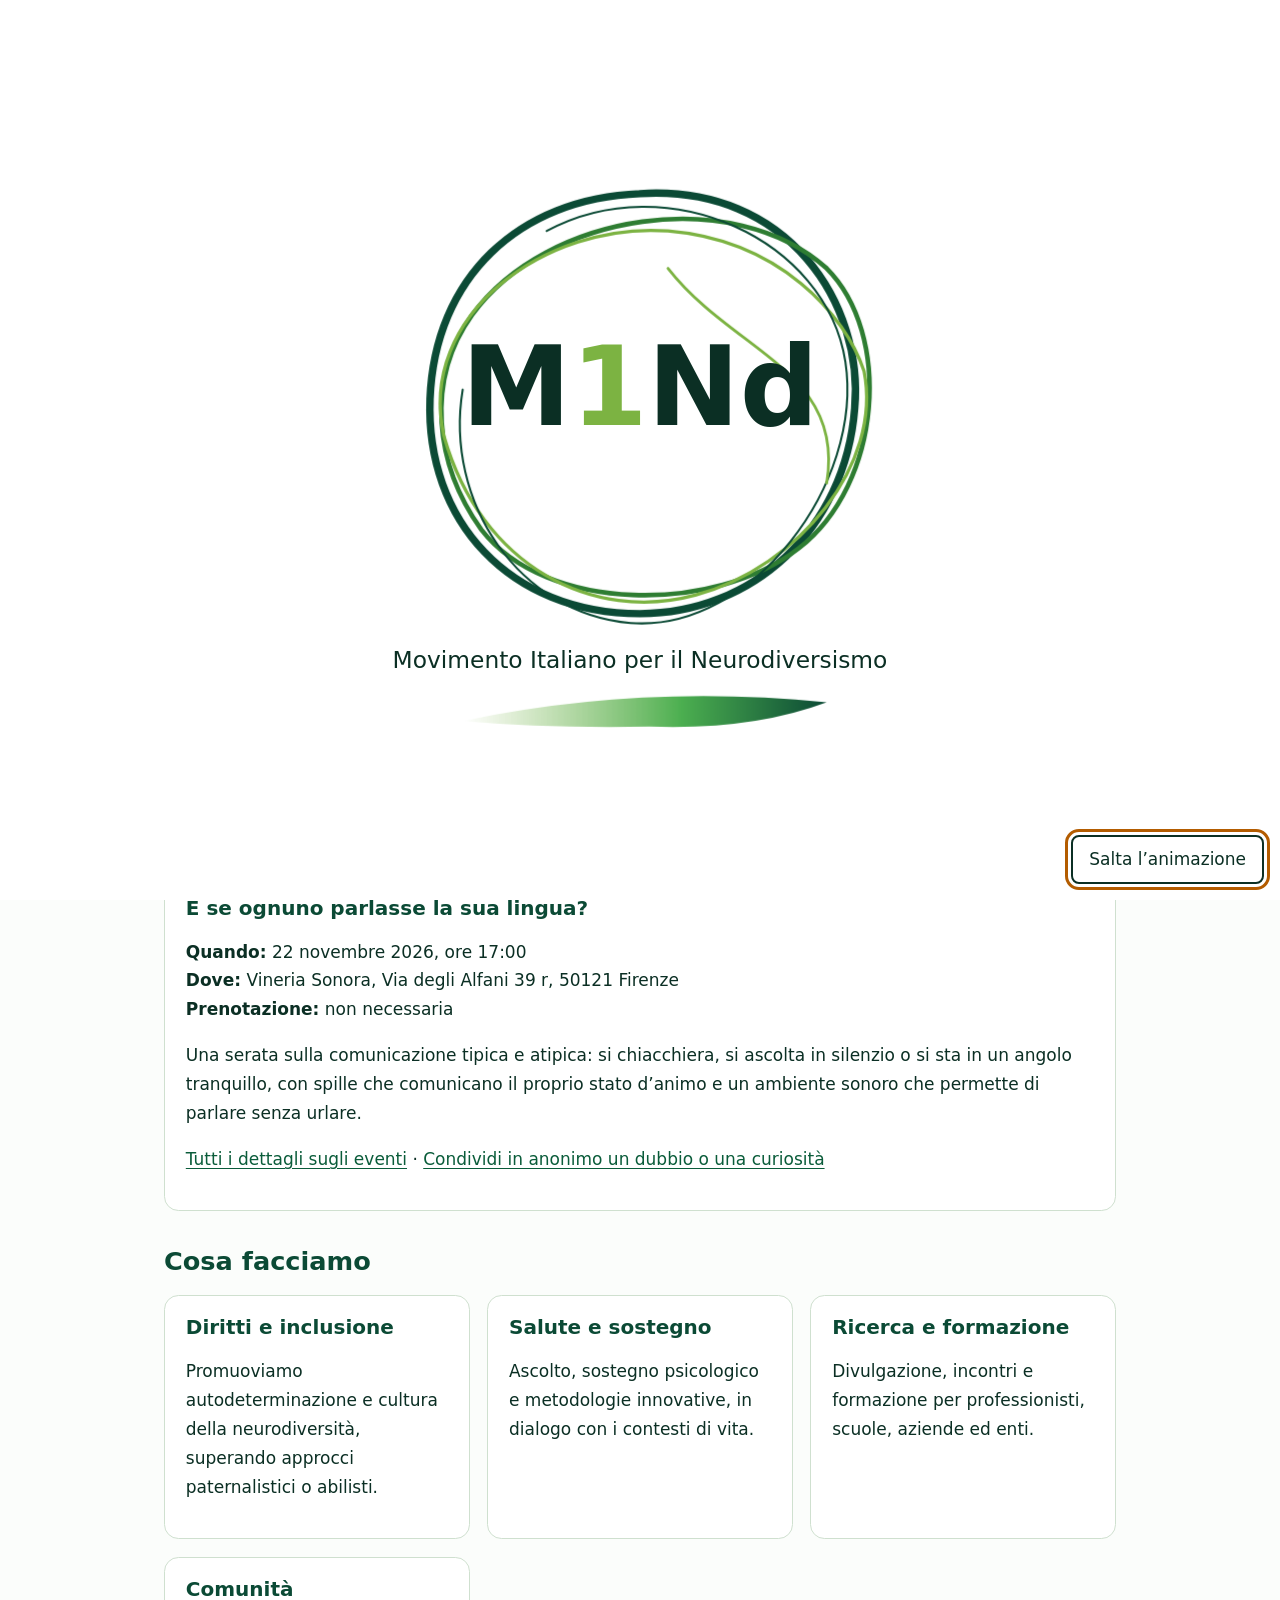
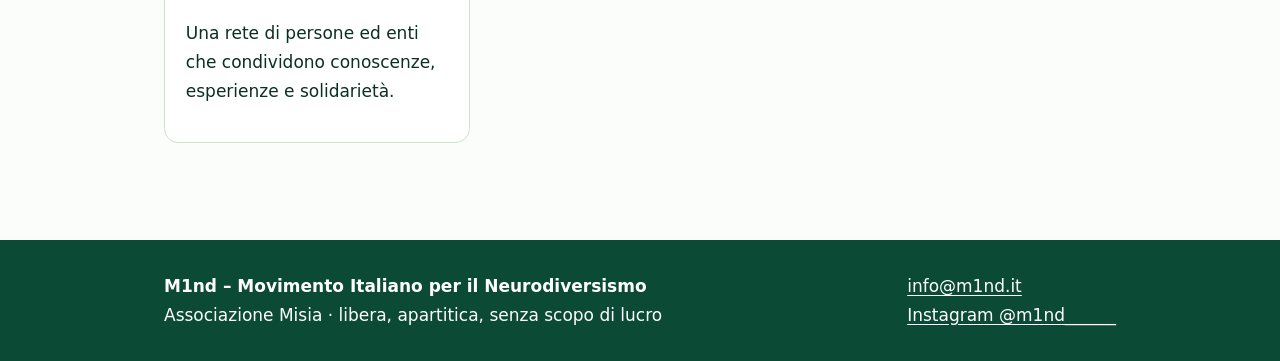
==== index.html @ 79674900 "Sito vetrina M1nd: home con animazione, eventi, chi siamo, blog, contatti Co-Authored-By: Claude Son" ====
<!doctype html>
<html lang="it">
<head>
<meta charset="utf-8">
<meta name="viewport" content="width=device-width,initial-scale=1">
<title>Home · M1nd – Movimento Italiano per il Neurodiversismo</title>
<meta name="description" content="M1nd è il Movimento Italiano per il Neurodiversismo: inclusione, diritti, cultura e comunità per tutte le menti.">
<meta name="theme-color" content="#0b4a35">
<link rel="icon" href="assets/img/logo-m1nd.jpg">
<link rel="stylesheet" href="css/style.css">
<script>try{if(!sessionStorage.getItem("m1nd-intro")&&!matchMedia("(prefers-reduced-motion: reduce)").matches)document.documentElement.classList.add("intro-on")}catch(e){}</script>
</head>
<body>
<a class="skip" href="#contenuto">Vai al contenuto</a>
<div class="a11y" role="region" aria-label="Strumenti di accessibilità"><div class="wrap">
<span>Accessibilità:</span>
<button type="button" data-a11y="minus" aria-label="Riduci dimensione del testo">A−</button>
<button type="button" data-a11y="plus" aria-label="Aumenta dimensione del testo">A+</button>
<button type="button" id="a-read" data-a11y="readable" aria-pressed="false">Carattere più leggibile</button>
<button type="button" id="a-contrast" data-a11y="contrast" aria-pressed="false">Alto contrasto</button>
<button type="button" data-a11y="reset">Ripristina</button>
</div></div>
<header class="site-header"><div class="wrap">
<a class="brand" href="index.html" aria-label="M1nd, Movimento Italiano per il Neurodiversismo – vai alla home"><img src="assets/img/logo-m1nd.jpg" alt="Logo M1nd: un cerchio di linee verdi intrecciate attorno alla scritta M1nd"></a>
<nav class="nav" aria-label="Principale"><ul><li><a href="index.html" aria-current="page">Home</a></li><li><a href="eventi.html">Eventi</a></li><li><a href="chi-siamo.html">Chi siamo</a></li><li><a href="blog.html">Blog</a></li><li><a href="contatti.html">Contatti</a></li></ul></nav>
</div></header>
<main id="contenuto" tabindex="-1">

<div class="intro" id="intro" role="dialog" aria-label="Animazione di benvenuto">
<svg class="intro-svg" viewBox="0 20 600 650" aria-hidden="true" focusable="false">
<defs><linearGradient id="gc" x1="0" x2="1"><stop offset="0" stop-color="#7cb342" stop-opacity="0"/><stop offset=".6" stop-color="#4caf50"/><stop offset="1" stop-color="#0b4a35"/></linearGradient></defs>
<g class="rings" fill="none" stroke-linecap="round">
<path pathLength="1" class="r r1" stroke="#0b4a35" stroke-width="8" d="M300 70C460 60 540 190 530 300C520 430 420 520 300 520C160 520 70 420 75 290C80 160 170 75 300 70"/>
<path pathLength="1" class="r r2" stroke="#2e7d32" stroke-width="5" d="M120 200C200 90 400 60 500 150C570 220 560 380 470 450C380 520 200 520 130 430C80 360 70 270 120 200"/>
<path pathLength="1" class="r r3" stroke="#7cb342" stroke-width="3.5" d="M90 330C60 200 200 100 330 110C450 120 520 200 540 260C560 360 470 470 360 500C250 530 130 470 90 330"/>
<path pathLength="1" class="r r4" stroke="#0b4a35" stroke-width="2.2" d="M200 110C330 40 500 120 520 250C540 380 420 540 290 530C170 520 90 400 110 280"/>
<path pathLength="1" class="r r5" stroke="#7cb342" stroke-width="3" d="M330 150C400 240 520 260 500 380"/>
</g>
<text class="word" x="300" y="318" text-anchor="middle" font-size="118" font-weight="700" font-family="system-ui,-apple-system,Segoe UI,Roboto,Helvetica,Arial,sans-serif" fill="#0b2f24">M<tspan fill="#7cb342">1</tspan>Nd</text>
<text class="sub" x="300" y="578" text-anchor="middle" font-size="25" font-family="system-ui,-apple-system,Segoe UI,Roboto,Helvetica,Arial,sans-serif" fill="#0b2f24">Movimento Italiano per il Neurodiversismo</text>
<path class="comet" d="M110 635Q300 595 500 615Q420 645 310 641Q200 643 110 635Z" fill="url(#gc)"/>
</svg>
<button type="button" class="intro-skip" id="intro-skip">Salta l’animazione</button>
</div>
<section class="hero"><div class="wrap">
<div>
<h1>Tante menti, un solo mondo.</h1>
<p class="lead"><strong>M1nd – Movimento Italiano per il Neurodiversismo</strong> è un’associazione libera e senza scopo di lucro che promuove i diritti, l’inclusione e la cultura della neurodiversità: autismo, ADHD, DSA e tutte le diverse forme di funzionamento cognitivo sono una risorsa e una parte naturale della varietà umana.</p>
<p>Crediamo nell’autodeterminazione di ogni persona e in spazi in cui sia possibile esserci a modo proprio.</p>
<p><a class="btn" href="eventi.html">Scopri i prossimi eventi</a> <a class="btn alt" href="chi-siamo.html">Chi siamo</a></p>
</div>
<img src="assets/img/logo-m1nd.jpg" alt="Logo M1nd: un cerchio di linee verdi intrecciate attorno alla scritta M1nd, sotto la dicitura Movimento Italiano per il Neurodiversismo">
</div></section>
<div class="wrap">
<h2>Prossimo appuntamento</h2>
<article class="card">
<span class="tag">Primo incontro · Sorsi e connessioni</span>
<h3>E se ognuno parlasse la sua lingua?</h3>
<p><strong>Quando:</strong> <time datetime="2026-11-22T17:00">22 novembre 2026, ore 17:00</time><br><strong>Dove:</strong> Vineria Sonora, Via degli Alfani 39 r, 50121 Firenze<br><strong>Prenotazione:</strong> non necessaria</p>
<p>Una serata sulla comunicazione tipica e atipica: si chiacchiera, si ascolta in silenzio o si sta in un angolo tranquillo, con spille che comunicano il proprio stato d’animo e un ambiente sonoro che permette di parlare senza urlare.</p>
<p><a href="eventi.html">Tutti i dettagli sugli eventi<span class="sr"> di M1nd</span></a> · <a href="https://docs.google.com/forms/d/e/1FAIpQLSccQDrlEojzVmCxET4_E5XEGixuj1VYZgu2FaWjBPD2hAXdPA/viewform" rel="noopener" target="_blank">Condividi in anonimo un dubbio o una curiosità<span class="sr"> (si apre in una nuova scheda)</span></a></p>
</article>
<h2>Cosa facciamo</h2>
<ul class="grid">
<li class="card"><h3>Diritti e inclusione</h3><p>Promuoviamo autodeterminazione e cultura della neurodiversità, superando approcci paternalistici o abilisti.</p></li>
<li class="card"><h3>Salute e sostegno</h3><p>Ascolto, sostegno psicologico e metodologie innovative, in dialogo con i contesti di vita.</p></li>
<li class="card"><h3>Ricerca e formazione</h3><p>Divulgazione, incontri e formazione per professionisti, scuole, aziende ed enti.</p></li>
<li class="card"><h3>Comunità</h3><p>Una rete di persone ed enti che condividono conoscenze, esperienze e solidarietà.</p></li>
</ul>
</div>
</main>
<footer class="site-footer"><div class="wrap">
<div><strong>M1nd – Movimento Italiano per il Neurodiversismo</strong><br>Associazione Misia · libera, apartitica, senza scopo di lucro</div>
<div><a href="mailto:info@m1nd.it">info@m1nd.it</a><br><a href="https://www.instagram.com/m1nd______/" rel="noopener" target="_blank">Instagram @m1nd______<span class="sr"> (si apre in una nuova scheda)</span></a></div>
</div></footer>
<script src="js/config.js"></script>
<script src="js/main.js"></script>
<script src="js/intro.js"></script>
</body></html>
---- css/style.css ----
:root{--ink:#0b2f24;--g1:#0b4a35;--g2:#2e7d32;--g3:#7cb342;--bg:#fbfdfb;--soft:#eef6ee;--line:#cfe0cf;--link:#0a5c3a;--focus:#b35c00;--fs:1.0625rem;--ff:system-ui,-apple-system,"Segoe UI",Roboto,Helvetica,Arial,sans-serif}
html{font-size:100%;scroll-behavior:smooth}
html.fs-1{font-size:112.5%}html.fs-2{font-size:125%}html.fs-3{font-size:150%}
html.readable{--ff:Verdana,Tahoma,"Trebuchet MS",sans-serif}
html.readable body{letter-spacing:.04em;word-spacing:.12em;line-height:1.9}
html.contrast{--ink:#000;--g1:#000;--g2:#004d00;--bg:#fff;--soft:#fff;--line:#000;--link:#0000b8;--focus:#c00}
html.contrast .card,html.contrast .site-header,html.contrast .site-footer{border:2px solid #000}
html.contrast .btn{background:#000;color:#fff}
@media (prefers-reduced-motion:reduce){html{scroll-behavior:auto}*{transition:none!important;animation:none!important}}
*{box-sizing:border-box}
body{margin:0;font-family:var(--ff);font-size:var(--fs);line-height:1.7;color:var(--ink);background:var(--bg)}
a{color:var(--link);text-underline-offset:.2em}
a:hover{text-decoration-thickness:3px}
:focus-visible{outline:3px solid var(--focus);outline-offset:3px;border-radius:2px}
.skip{position:absolute;left:-999px;top:0;background:#000;color:#fff;padding:.7rem 1rem;z-index:100}
.skip:focus{left:0}
.wrap{max-width:62rem;margin:0 auto;padding:0 1.25rem}
.a11y{background:var(--g1);color:#fff;font-size:.9rem}
.a11y .wrap{display:flex;flex-wrap:wrap;gap:.5rem;align-items:center;padding-top:.4rem;padding-bottom:.4rem}
.a11y span{margin-right:.5rem}
.a11y button{font:inherit;background:#fff;color:#0b2f24;border:2px solid #fff;border-radius:.4rem;padding:.2rem .7rem;cursor:pointer;min-height:2.25rem}
.a11y button[aria-pressed=true]{background:var(--g3);border-color:var(--g3)}
.site-header{background:#fff;border-bottom:1px solid var(--line)}
.site-header .wrap{display:flex;flex-wrap:wrap;gap:1rem;align-items:center;justify-content:space-between;padding-top:.6rem;padding-bottom:.6rem}
.brand img{height:84px;width:auto;display:block}
.nav ul{list-style:none;display:flex;flex-wrap:wrap;gap:.25rem;margin:0;padding:0}
.nav a{display:block;padding:.6rem .9rem;border-radius:.5rem;text-decoration:none;color:var(--ink);font-weight:600;min-height:2.75rem}
.nav a:hover{background:var(--soft)}
.nav a[aria-current=page]{background:var(--g1);color:#fff}
h1,h2,h3{line-height:1.25;color:var(--g1)}
h1{font-size:clamp(1.9rem,4vw,2.7rem);margin:0 0 1rem}
h2{font-size:1.6rem;margin:2.2rem 0 .8rem}
h3{font-size:1.25rem;margin:1.5rem 0 .5rem}
.hero{background:linear-gradient(180deg,var(--soft),var(--bg));padding:2.5rem 0 2rem}
.hero .wrap{display:grid;gap:2rem;align-items:center;grid-template-columns:1fr}
.hero img{max-width:320px;width:100%;height:auto;margin:0 auto;display:block}
@media(min-width:760px){.hero .wrap{grid-template-columns:1.2fr 1fr}}
.lead{font-size:1.2em}
main{padding-bottom:3rem}
.page-head{background:var(--soft);padding:2rem 0 1.2rem;border-bottom:1px solid var(--line)}
.page-head h1{margin:0}
.grid{display:grid;gap:1.1rem;grid-template-columns:repeat(auto-fit,minmax(15rem,1fr));padding:0;list-style:none}
.card{background:#fff;border:1px solid var(--line);border-radius:.9rem;padding:1.2rem 1.3rem}
.card h3{margin-top:0}
.btn{display:inline-block;background:var(--g1);color:#fff;text-decoration:none;font-weight:700;padding:.75rem 1.3rem;border-radius:.6rem;border:2px solid var(--g1);min-height:2.75rem;cursor:pointer;font:inherit;font-weight:700}
.btn:hover{background:var(--g2);border-color:var(--g2)}
.btn.alt{background:#fff;color:var(--g1)}
.tag{display:inline-block;background:var(--soft);border:1px solid var(--line);border-radius:2rem;padding:.1rem .8rem;font-size:.85em;font-weight:600}
.dot{display:inline-block;width:1em;height:1em;border-radius:50%;vertical-align:-.12em;margin-right:.4em;border:2px solid #000}
.dot.r{background:#d32f2f}.dot.y{background:#fbc02d}.dot.v{background:#388e3c}
.notice{border-left:6px solid var(--g3);background:var(--soft);padding:1rem 1.2rem;border-radius:.3rem}
.post-meta{color:#44564d;font-size:.95em}
article.post{max-width:44rem}
.site-footer{background:var(--g1);color:#fff;padding:2rem 0;margin-top:2rem}
.site-footer a{color:#fff}
.site-footer .wrap{display:flex;flex-wrap:wrap;gap:1rem 2rem;justify-content:space-between}
dl.ev dt{font-weight:700;color:var(--g1)}dl.ev dd{margin:0 0 .6rem}
ol.months{padding-left:0;list-style:none;display:grid;gap:1rem}
ol.months li{background:#fff;border:1px solid var(--line);border-radius:.9rem;padding:1rem 1.2rem}
ol.months .m{font-weight:800;color:var(--g2);text-transform:uppercase;font-size:.85em;letter-spacing:.06em}
.sr{position:absolute;width:1px;height:1px;overflow:hidden;clip:rect(0 0 0 0);white-space:nowrap}
/* Animazione d'ingresso (solo home, una volta per sessione, disattivata con "riduci animazioni") */
.intro{display:none}
.intro-on .intro{display:flex;position:fixed;inset:0;z-index:1000;background:#fff;align-items:center;justify-content:center;transition:opacity .7s ease}
.intro.out{opacity:0;pointer-events:none}
.intro-svg{width:min(88vw,76vh,560px);height:auto}
.intro .r{stroke-dasharray:1;stroke-dashoffset:1;animation:draw 2.2s cubic-bezier(.45,.05,.35,1) forwards}
.intro .r1{animation-delay:.1s;animation-duration:2.4s}
.intro .r2{animation-delay:.5s}
.intro .r3{animation-delay:.9s;animation-duration:2s}
.intro .r4{animation-delay:1.2s;animation-duration:1.9s}
.intro .r5{animation-delay:1.7s;animation-duration:1.4s}
.intro .rings{transform-origin:300px 300px;animation:tilt 3s ease-out both}
.intro .word,.intro .sub,.intro .comet{opacity:0;animation:fadein .9s ease forwards}
.intro .word{animation-delay:1.5s}
.intro .sub{animation-delay:2.6s}
.intro .comet{animation-delay:3s}
@keyframes draw{to{stroke-dashoffset:0}}
@keyframes fadein{to{opacity:1}}
@keyframes tilt{from{transform:rotate(-10deg)}to{transform:rotate(0)}}
.intro-skip{position:absolute;right:1rem;bottom:1rem;font:inherit;background:#fff;color:#0b2f24;border:2px solid #0b2f24;border-radius:.5rem;padding:.5rem 1rem;cursor:pointer;min-height:2.75rem}
.intro-skip:hover{background:#eef6ee}
/* Pagina eventi */
.section{padding:3rem 0}
.section h2{margin-top:0}
.band{background:var(--soft);border-top:1px solid var(--line);border-bottom:1px solid var(--line)}
.section .grid{margin:1.5rem 0 0}
.section h3{margin-top:1.8rem}
.next-event{display:grid;grid-template-columns:1fr;background:#fff;border:3px solid var(--g1);border-radius:1.2rem;overflow:hidden;box-shadow:0 10px 30px rgba(11,74,53,.15)}
@media(min-width:720px){.next-event{grid-template-columns:11rem 1fr}}
.next-date{background:var(--g1);color:#fff;display:flex;flex-direction:row;gap:.6rem;align-items:baseline;justify-content:center;padding:1.2rem;text-align:center}
@media(min-width:720px){.next-date{flex-direction:column;gap:0;align-items:center}}
.next-date .d-day{font-size:4.5rem;font-weight:800;line-height:1}
.next-date .d-mon{font-size:1.4rem;font-weight:700;text-transform:uppercase;letter-spacing:.06em}
.next-date .d-year{font-size:1.1rem}
.next-main{padding:1.8rem}
.next-main h2{font-size:clamp(1.6rem,3.5vw,2.3rem);margin:.6rem 0}
.tag-next{background:var(--g3);border-color:var(--g3);color:#0b2f24;font-weight:800;margin:0}
.facts{display:grid;gap:1rem;margin:0;grid-template-columns:repeat(auto-fit,minmax(13rem,1fr))}
.facts dt{font-size:.85em;text-transform:uppercase;letter-spacing:.06em;font-weight:800;color:var(--g2)}
.facts dd{margin:.15rem 0 0;font-weight:600}
.ev-list{list-style:none;margin:2rem 0 0;padding:0;display:grid;gap:1.5rem}
.ev-row{display:grid;grid-template-columns:1fr;background:#fff;border:1px solid var(--line);border-radius:1rem;overflow:hidden}
@media(min-width:640px){.ev-row{grid-template-columns:9rem 1fr}}
.ev-date{background:var(--soft);display:flex;flex-direction:column;align-items:center;justify-content:center;padding:1rem;text-align:center;border-bottom:1px solid var(--line);font-weight:700;color:var(--g1)}
@media(min-width:640px){.ev-date{border-bottom:0;border-right:1px solid var(--line)}}
.ev-date .d-day{font-size:2.6rem;font-weight:800;line-height:1}
.ev-date .d-mon{text-transform:uppercase;letter-spacing:.05em}
.ev-date .d-tbd{font-size:.95rem;color:#44564d}
.ev-body{padding:1.2rem 1.4rem}
.ev-body h3{margin:.4rem 0 .5rem;font-size:1.2rem}
.ev-body p{margin:.3rem 0}
.ev-row.is-next{border:3px solid var(--g1)}
.ev-row.is-next .ev-date{background:var(--g1);color:#fff}
details{margin-top:.8rem}
summary{cursor:pointer;font-weight:700;color:var(--link);min-height:2.5rem;display:flex;align-items:center}
.more{border-left:4px solid var(--g3);padding-left:1rem;margin-top:.5rem}
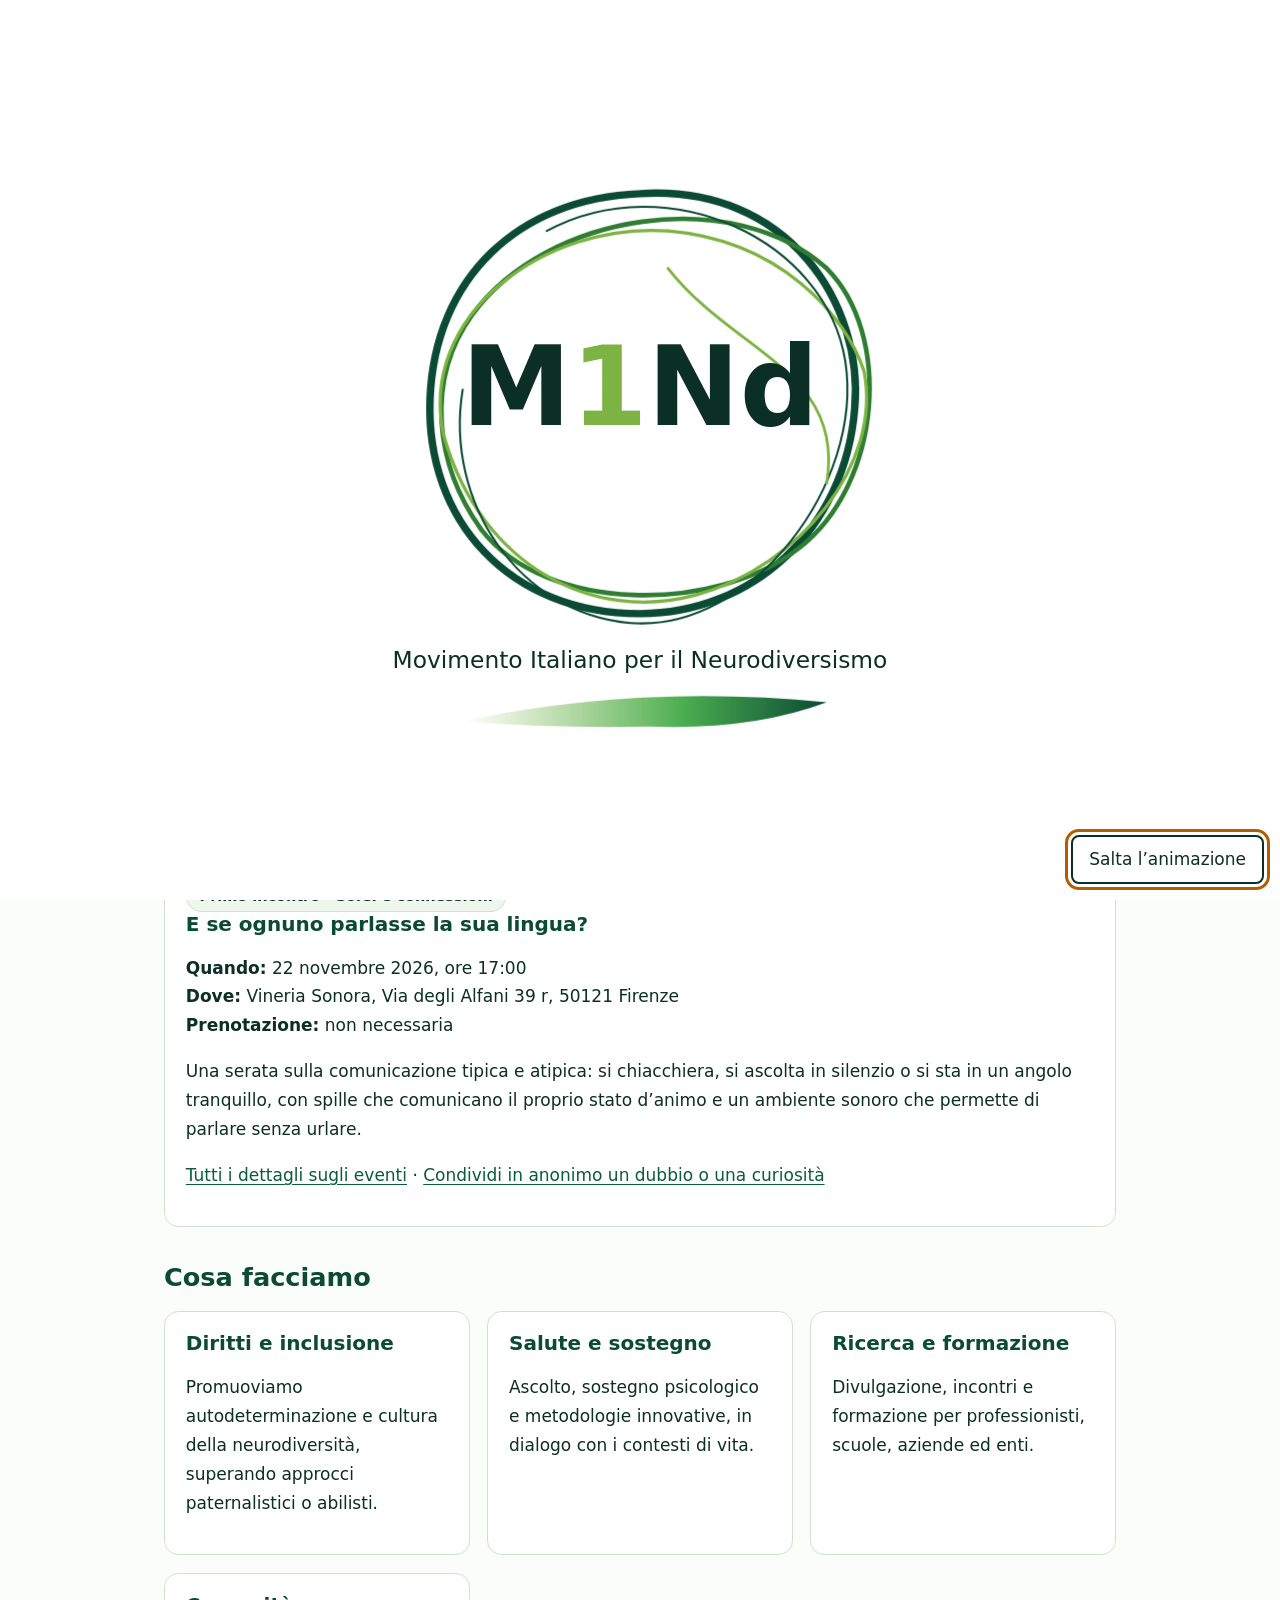
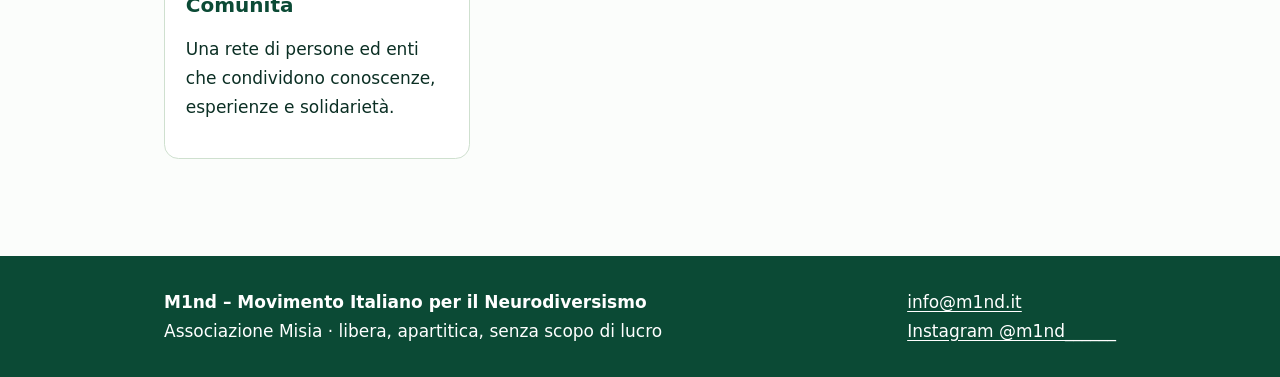
==== commit b1b813b7: "Eventi ridisegnati, favicon, commenti Disqus automatici, linguaggio inclusivo nel primo post, spazia" ====
--- a/index.html
+++ b/index.html
@@ -6,7 +6,9 @@
 <title>Home · M1nd – Movimento Italiano per il Neurodiversismo</title>
 <meta name="description" content="M1nd è il Movimento Italiano per il Neurodiversismo: inclusione, diritti, cultura e comunità per tutte le menti.">
 <meta name="theme-color" content="#0b4a35">
-<link rel="icon" href="assets/img/logo-m1nd.jpg">
+<link rel="icon" href="assets/img/favicon.svg" type="image/svg+xml">
+<link rel="icon" href="assets/img/favicon.ico" sizes="48x48">
+<link rel="apple-touch-icon" href="assets/img/apple-touch-icon.png">
 <link rel="stylesheet" href="css/style.css">
 <script>try{if(!sessionStorage.getItem("m1nd-intro")&&!matchMedia("(prefers-reduced-motion: reduce)").matches)document.documentElement.classList.add("intro-on")}catch(e){}</script>
 </head>
--- a/css/style.css
+++ b/css/style.css
@@ -113,5 +113,9 @@
 .ev-row.is-next{border:3px solid var(--g1)}
 .ev-row.is-next .ev-date{background:var(--g1);color:#fff}
 details{margin-top:.8rem}
-summary{cursor:pointer;font-weight:700;color:var(--link);min-height:2.5rem;display:flex;align-items:center}
+summary{cursor:pointer;font-weight:700;color:var(--g1);background:#fff;border:2px solid var(--g1);border-radius:.6rem;padding:.6rem 1.3rem;min-height:2.75rem;display:inline-flex;align-items:center}
+summary:hover{background:var(--soft)}
 .more{border-left:4px solid var(--g3);padding-left:1rem;margin-top:.5rem}
+/* Spazio tra pulsanti */
+.btn{margin:.5rem 1rem .5rem 0}
+.btn:last-child{margin-right:0}
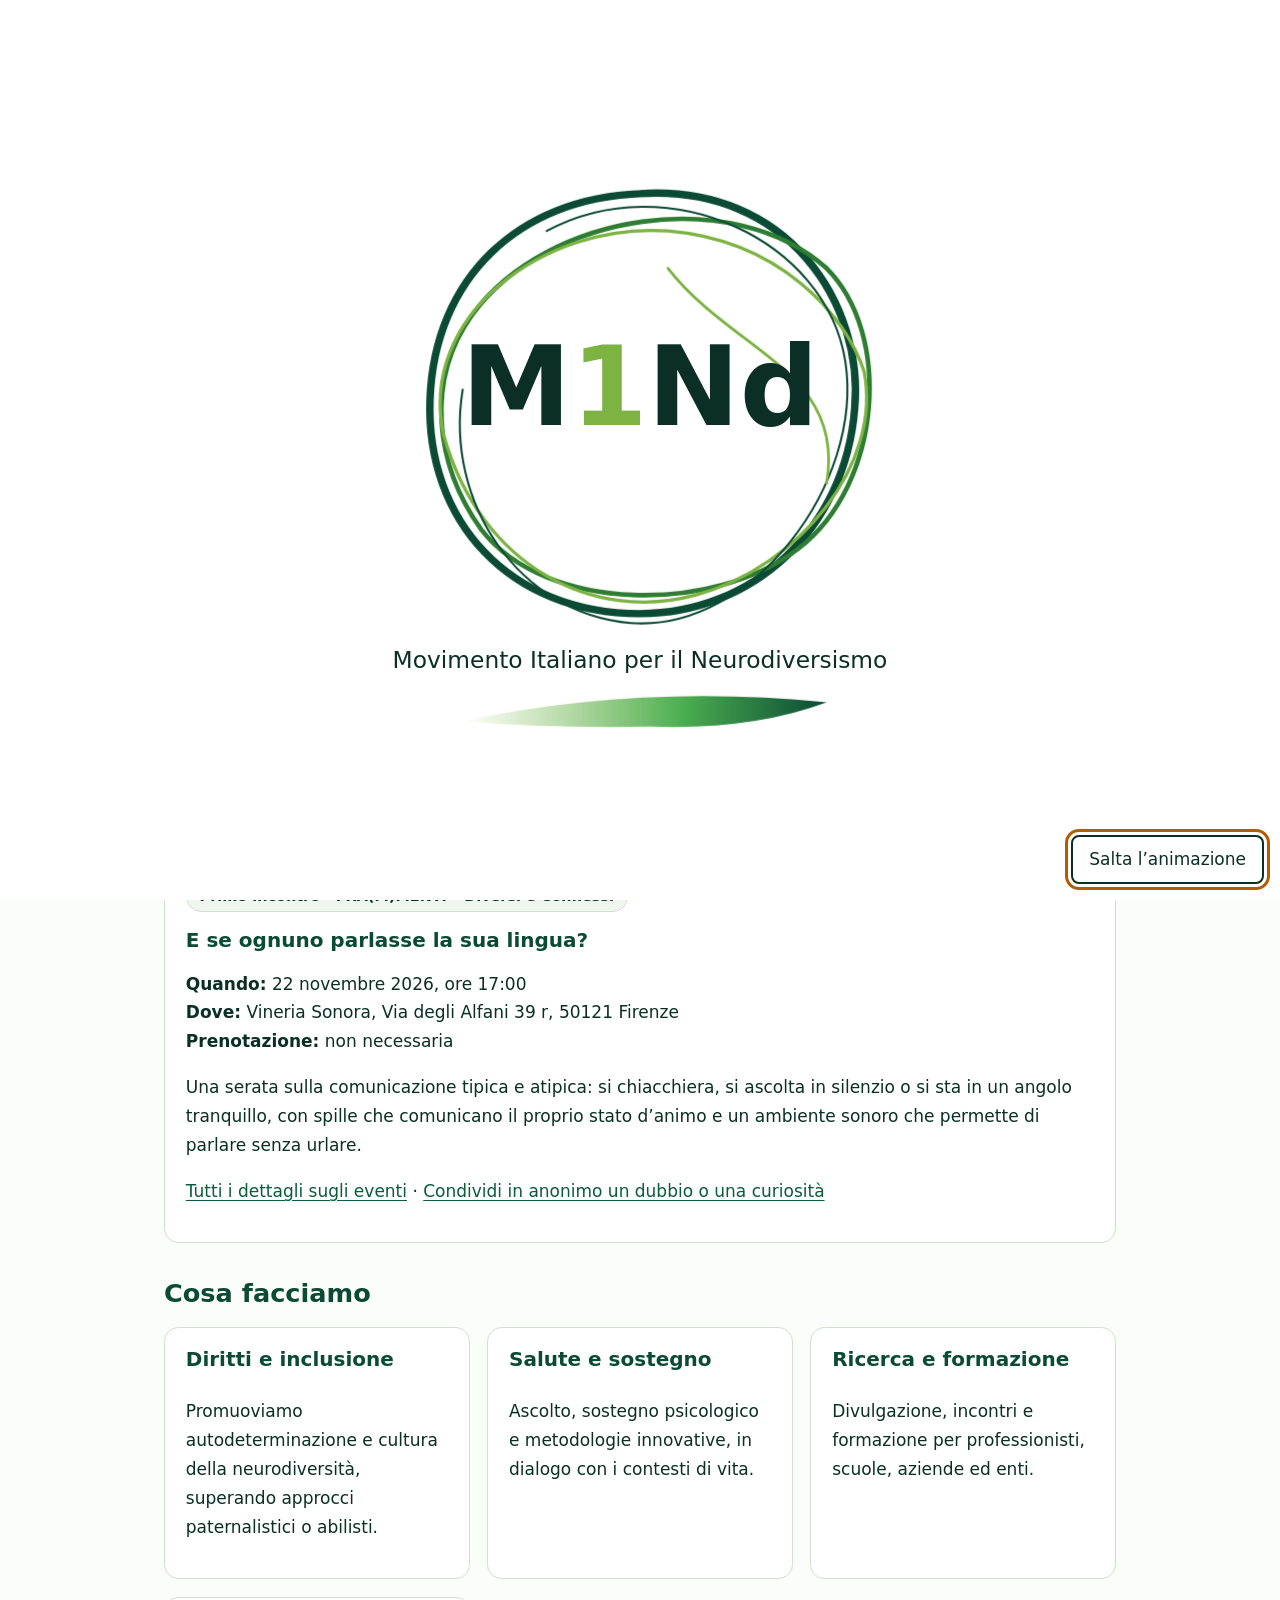
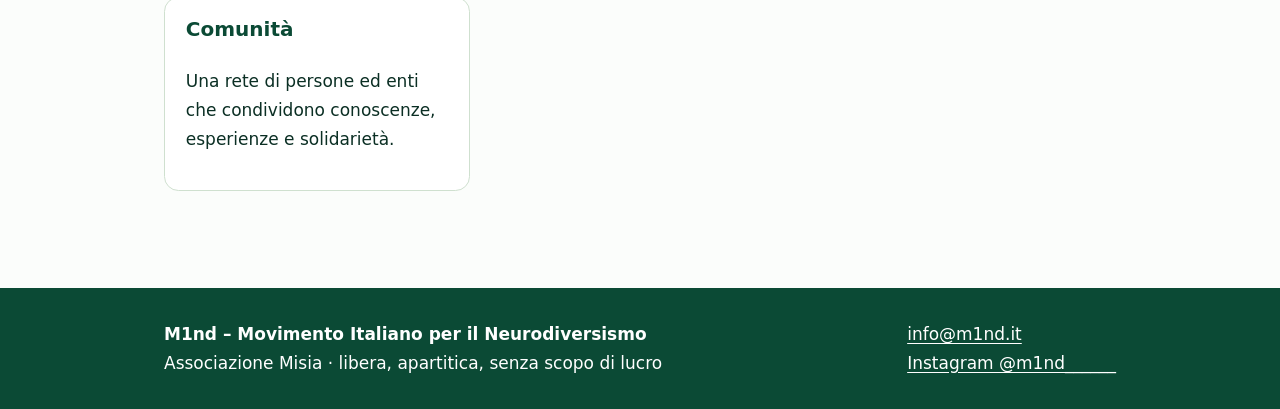
==== commit cc24a910: "Rinomina il ciclo in FRA(M)MENTI – Diversi e Connessi, spazio sotto l'etichetta in home Co-Authored-" ====
--- a/index.html
+++ b/index.html
@@ -56,7 +56,7 @@
 <div class="wrap">
 <h2>Prossimo appuntamento</h2>
 <article class="card">
-<span class="tag">Primo incontro · Sorsi e connessioni</span>
+<span class="tag">Primo incontro · FRA(M)MENTI – Diversi e Connessi</span>
 <h3>E se ognuno parlasse la sua lingua?</h3>
 <p><strong>Quando:</strong> <time datetime="2026-11-22T17:00">22 novembre 2026, ore 17:00</time><br><strong>Dove:</strong> Vineria Sonora, Via degli Alfani 39 r, 50121 Firenze<br><strong>Prenotazione:</strong> non necessaria</p>
 <p>Una serata sulla comunicazione tipica e atipica: si chiacchiera, si ascolta in silenzio o si sta in un angolo tranquillo, con spille che comunicano il proprio stato d’animo e un ambiente sonoro che permette di parlare senza urlare.</p>
--- a/css/style.css
+++ b/css/style.css
@@ -119,3 +119,9 @@
 /* Spazio tra pulsanti */
 .btn{margin:.5rem 1rem .5rem 0}
 .btn:last-child{margin-right:0}
+/* Card di pari altezza con pulsante allineato in basso */
+.grid>.card{display:flex;flex-direction:column}
+.grid>.card>.btn{margin-top:auto;align-self:flex-start}
+.grid>.card>.post-meta{margin-bottom:1rem}
+/* Spazio tra etichetta e titolo nella card della home */
+.card>.tag{margin-bottom:1rem}
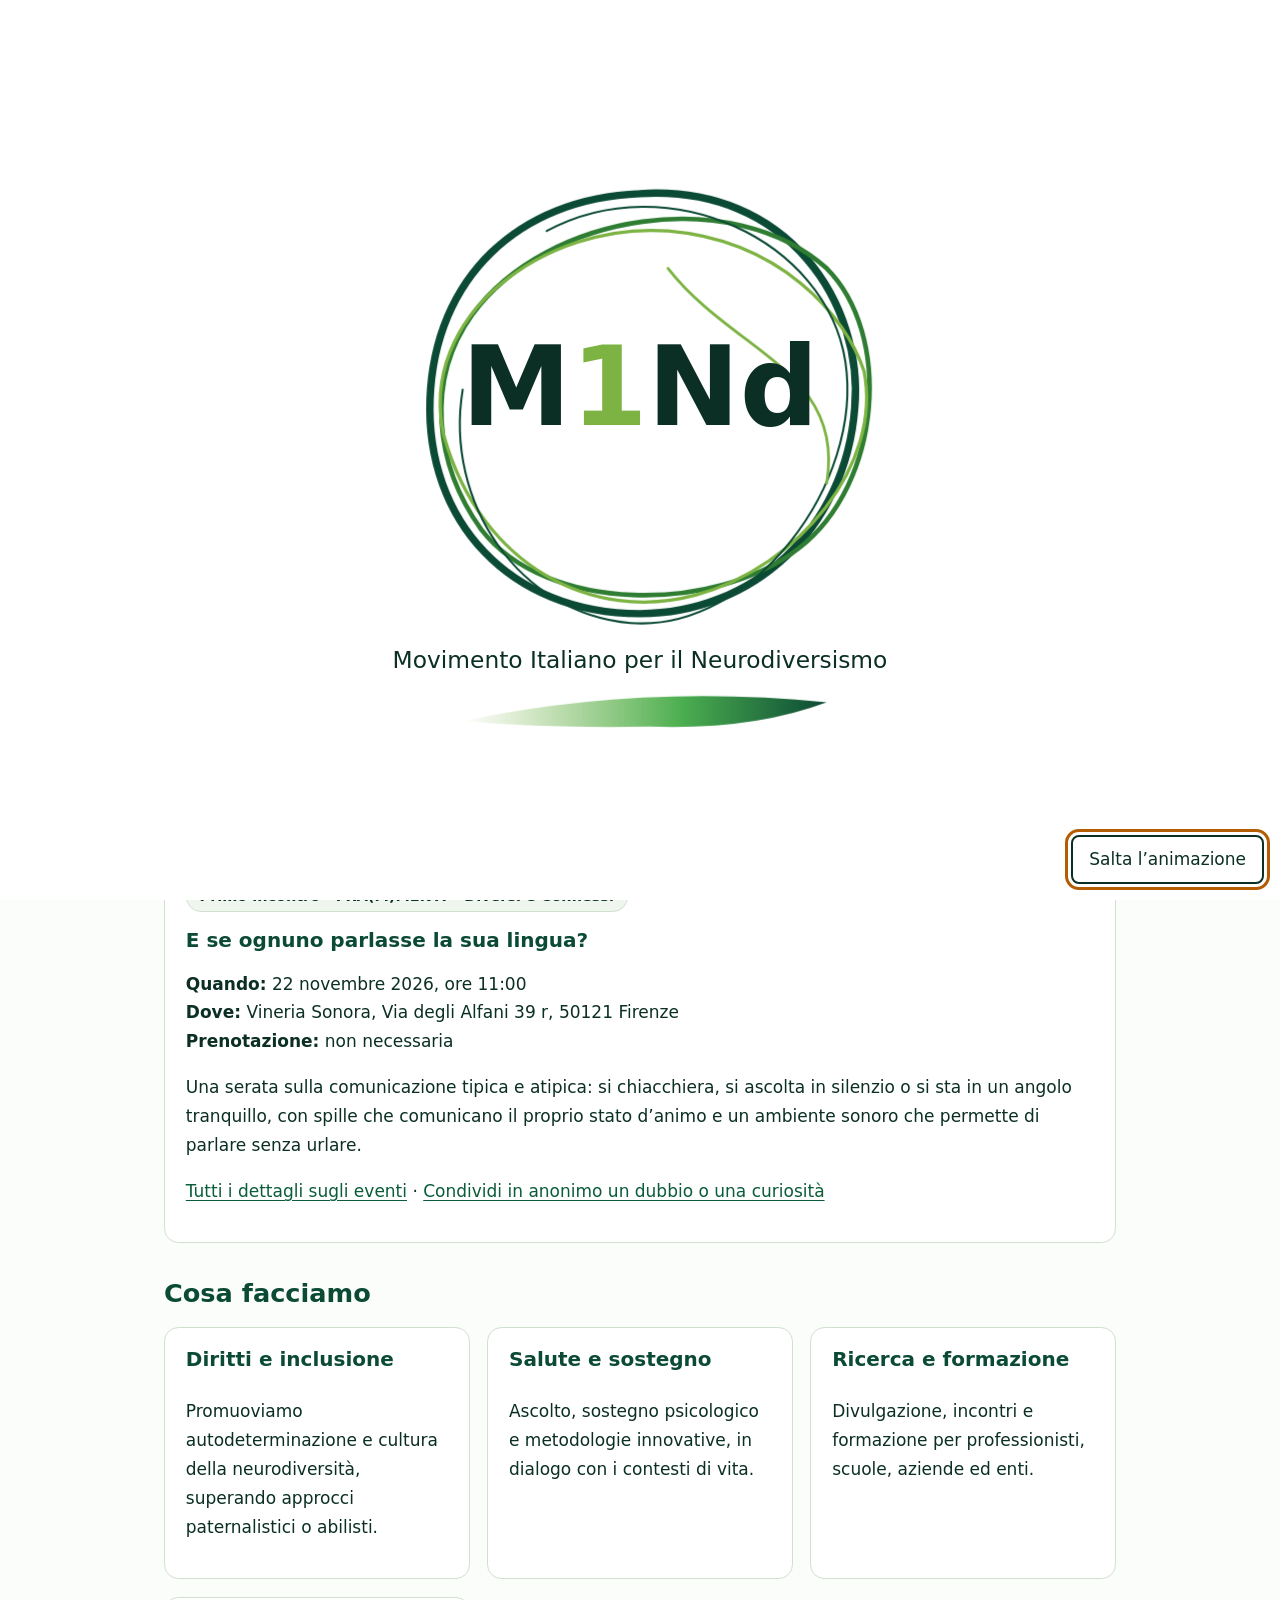
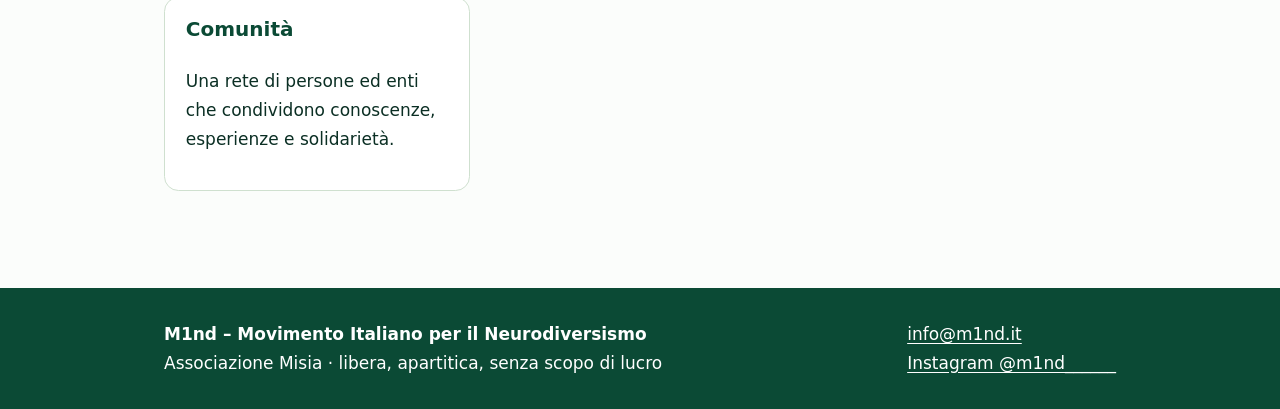
==== commit 47556282: "Orario del primo evento: ore 11:00 Co-Authored-By: Claude Sonnet 5.5 <noreply@anthropic.com>" ====
--- a/index.html
+++ b/index.html
@@ -58,7 +58,7 @@
 <article class="card">
 <span class="tag">Primo incontro · FRA(M)MENTI – Diversi e Connessi</span>
 <h3>E se ognuno parlasse la sua lingua?</h3>
-<p><strong>Quando:</strong> <time datetime="2026-11-22T17:00">22 novembre 2026, ore 17:00</time><br><strong>Dove:</strong> Vineria Sonora, Via degli Alfani 39 r, 50121 Firenze<br><strong>Prenotazione:</strong> non necessaria</p>
+<p><strong>Quando:</strong> <time datetime="2026-11-22T11:00">22 novembre 2026, ore 11:00</time><br><strong>Dove:</strong> Vineria Sonora, Via degli Alfani 39 r, 50121 Firenze<br><strong>Prenotazione:</strong> non necessaria</p>
 <p>Una serata sulla comunicazione tipica e atipica: si chiacchiera, si ascolta in silenzio o si sta in un angolo tranquillo, con spille che comunicano il proprio stato d’animo e un ambiente sonoro che permette di parlare senza urlare.</p>
 <p><a href="eventi.html">Tutti i dettagli sugli eventi<span class="sr"> di M1nd</span></a> · <a href="https://docs.google.com/forms/d/e/1FAIpQLSccQDrlEojzVmCxET4_E5XEGixuj1VYZgu2FaWjBPD2hAXdPA/viewform" rel="noopener" target="_blank">Condividi in anonimo un dubbio o una curiosità<span class="sr"> (si apre in una nuova scheda)</span></a></p>
 </article>
--- a/css/style.css
+++ b/css/style.css
@@ -125,3 +125,12 @@
 .grid>.card>.post-meta{margin-bottom:1rem}
 /* Spazio tra etichetta e titolo nella card della home */
 .card>.tag{margin-bottom:1rem}
+/* Pagina Chi siamo */
+.pull{font-size:1.35em;font-weight:700;color:var(--g1);border-left:6px solid var(--g3);padding:.4rem 0 .4rem 1.2rem;margin:1.8rem 0}
+.pull .motto{display:block;margin-top:.8rem;color:var(--g2)}
+.quote{margin:1.8rem 0;padding:1.2rem 1.5rem;background:var(--soft);border-left:6px solid var(--g1);border-radius:.4rem;font-size:1.15em;font-style:italic}
+.band .quote{background:#fff}
+ol.numbered{list-style:none;padding:0}
+.card .num{margin:0 0 .3rem;font-size:2rem;font-weight:800;line-height:1;color:var(--g3)}
+.more h3:first-child{margin-top:0}
+.section .band-fix{margin:0}
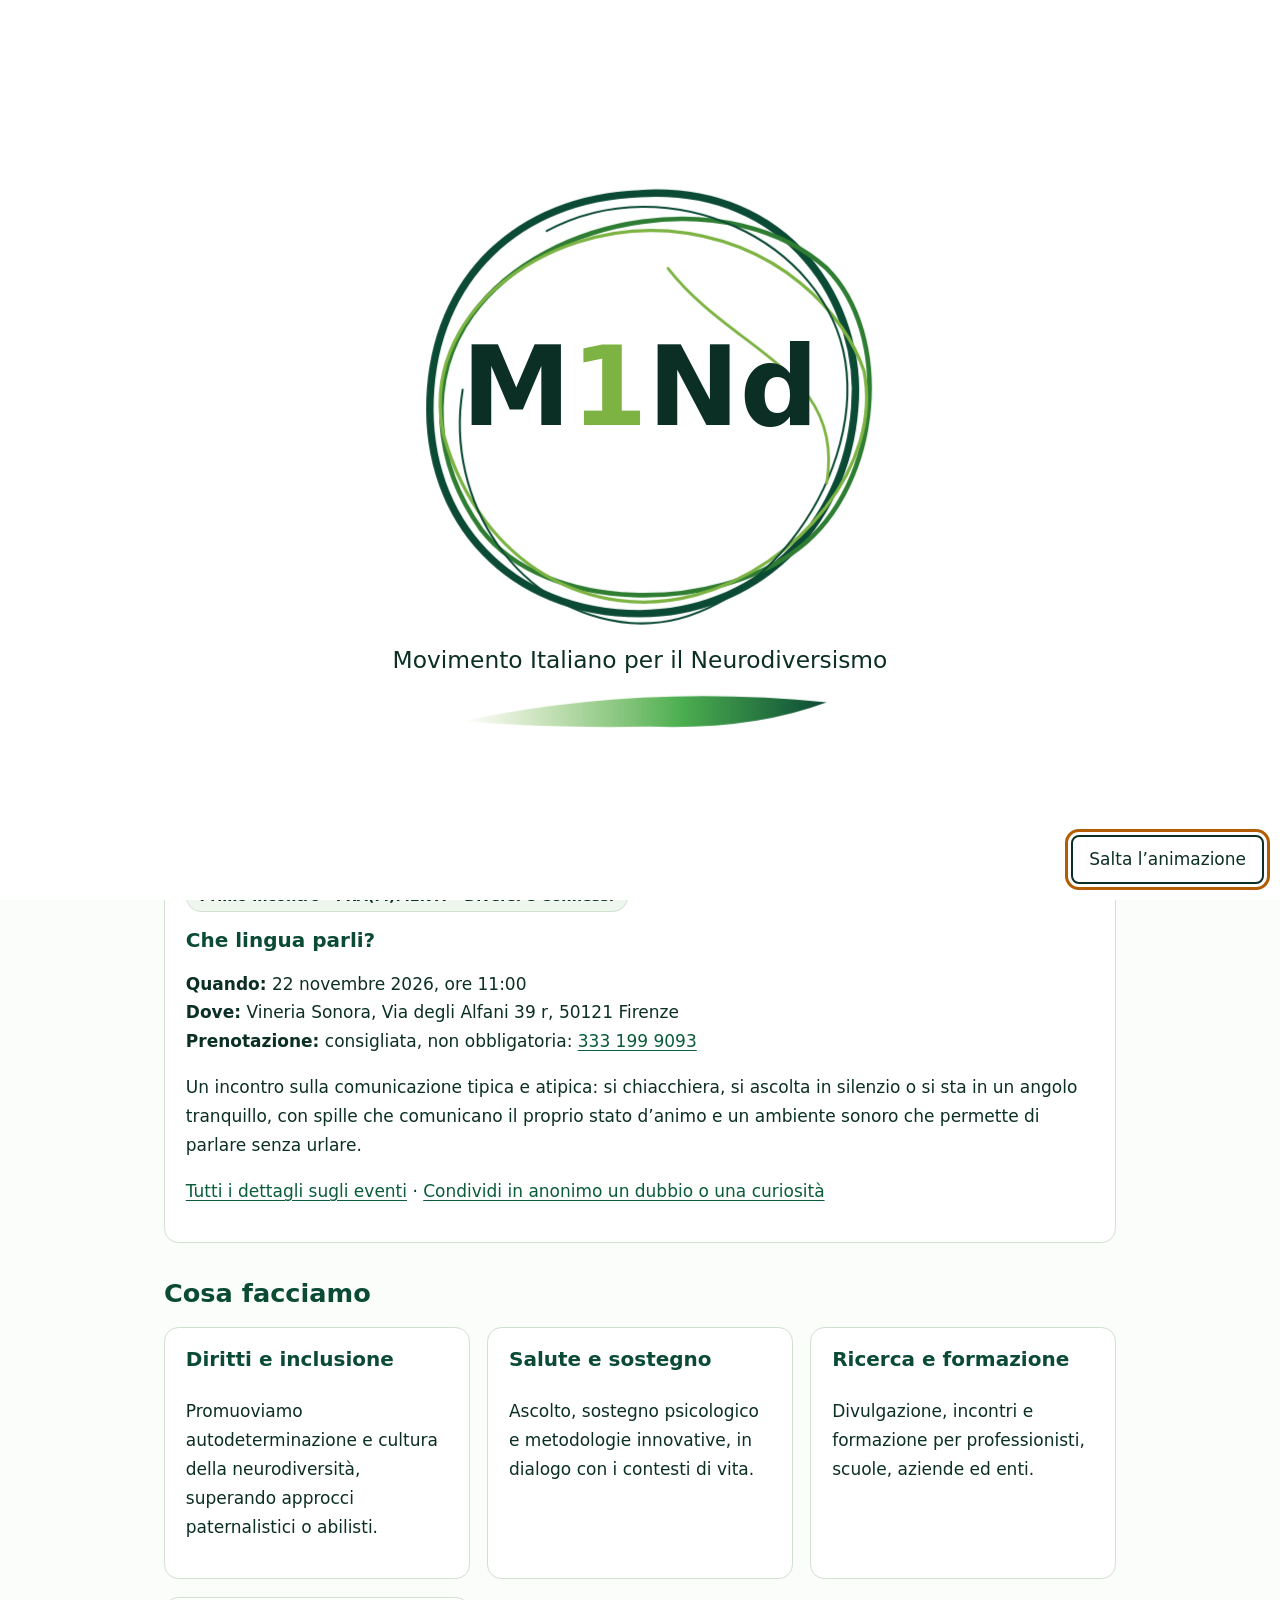
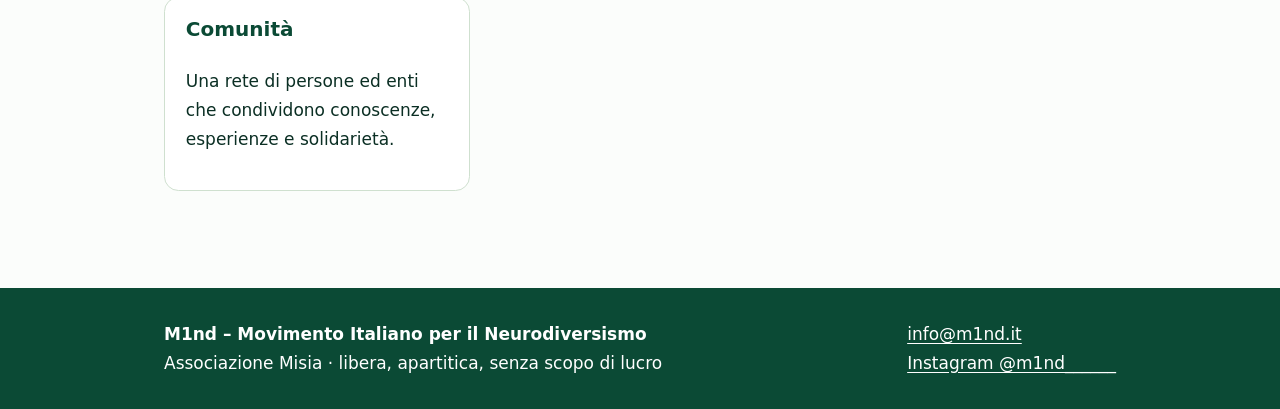
==== commit 5d02823e: "Eventi: calendario completo degli otto incontri, prenotazione consigliata al 333 199 9093 Co-Authore" ====
--- a/index.html
+++ b/index.html
@@ -57,9 +57,9 @@
 <h2>Prossimo appuntamento</h2>
 <article class="card">
 <span class="tag">Primo incontro · FRA(M)MENTI – Diversi e Connessi</span>
-<h3>E se ognuno parlasse la sua lingua?</h3>
-<p><strong>Quando:</strong> <time datetime="2026-11-22T11:00">22 novembre 2026, ore 11:00</time><br><strong>Dove:</strong> Vineria Sonora, Via degli Alfani 39 r, 50121 Firenze<br><strong>Prenotazione:</strong> non necessaria</p>
-<p>Una serata sulla comunicazione tipica e atipica: si chiacchiera, si ascolta in silenzio o si sta in un angolo tranquillo, con spille che comunicano il proprio stato d’animo e un ambiente sonoro che permette di parlare senza urlare.</p>
+<h3>Che lingua parli?</h3>
+<p><strong>Quando:</strong> <time datetime="2026-11-22T11:00">22 novembre 2026, ore 11:00</time><br><strong>Dove:</strong> Vineria Sonora, Via degli Alfani 39 r, 50121 Firenze<br><strong>Prenotazione:</strong> consigliata, non obbligatoria: <a href="tel:+393331999093">333 199 9093</a></p>
+<p>Un incontro sulla comunicazione tipica e atipica: si chiacchiera, si ascolta in silenzio o si sta in un angolo tranquillo, con spille che comunicano il proprio stato d’animo e un ambiente sonoro che permette di parlare senza urlare.</p>
 <p><a href="eventi.html">Tutti i dettagli sugli eventi<span class="sr"> di M1nd</span></a> · <a href="https://docs.google.com/forms/d/e/1FAIpQLSccQDrlEojzVmCxET4_E5XEGixuj1VYZgu2FaWjBPD2hAXdPA/viewform" rel="noopener" target="_blank">Condividi in anonimo un dubbio o una curiosità<span class="sr"> (si apre in una nuova scheda)</span></a></p>
 </article>
 <h2>Cosa facciamo</h2>
--- a/css/style.css
+++ b/css/style.css
@@ -134,3 +134,9 @@
 .card .num{margin:0 0 .3rem;font-size:2rem;font-weight:800;line-height:1;color:var(--g3)}
 .more h3:first-child{margin-top:0}
 .section .band-fix{margin:0}
+/* Dettagli degli incontri */
+.ev-body .sub{font-weight:700;color:var(--g2);margin:.1rem 0 .6rem}
+.more h4{margin:1.2rem 0 .4rem;color:var(--g1)}
+.more .spunto{background:var(--soft);padding:.8rem 1rem;border-radius:.5rem}
+.more .closing{color:var(--g1)}
+.ev-date .d-mon+.d-tbd{margin-top:.4rem}
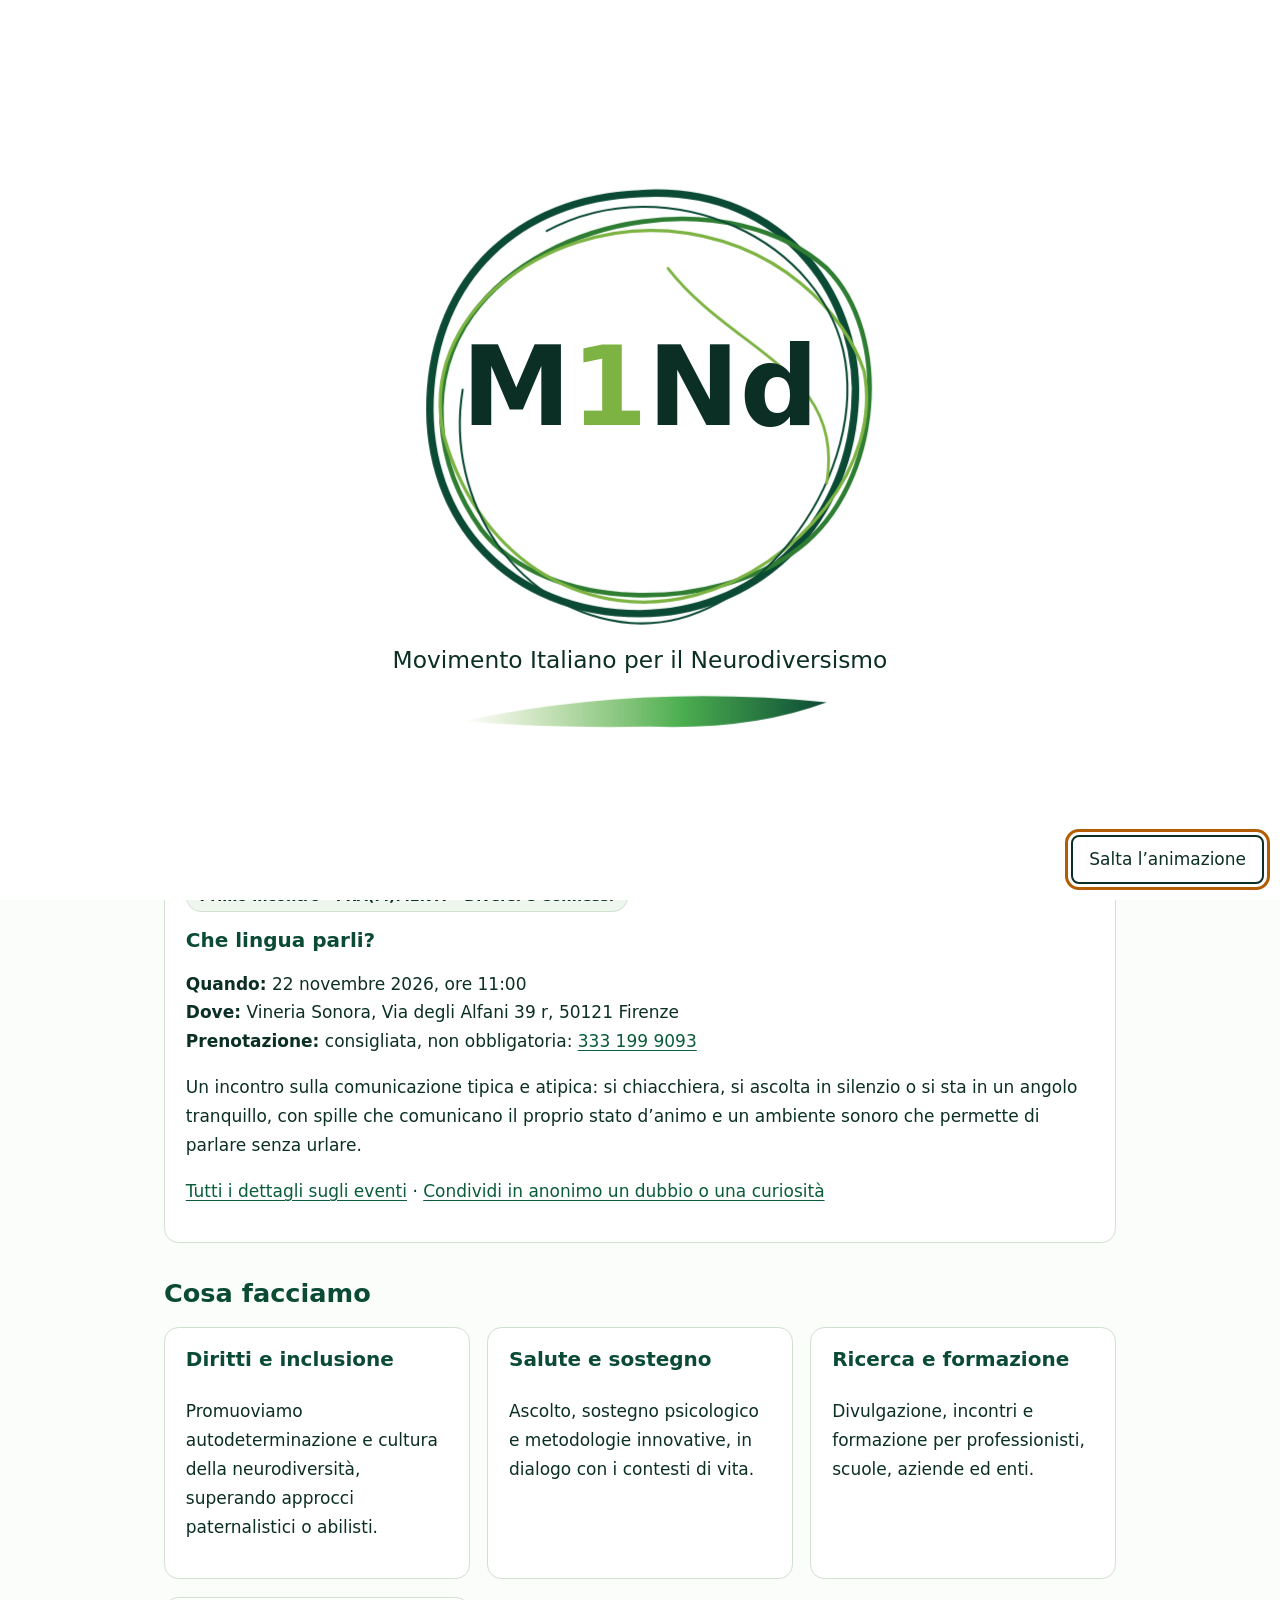
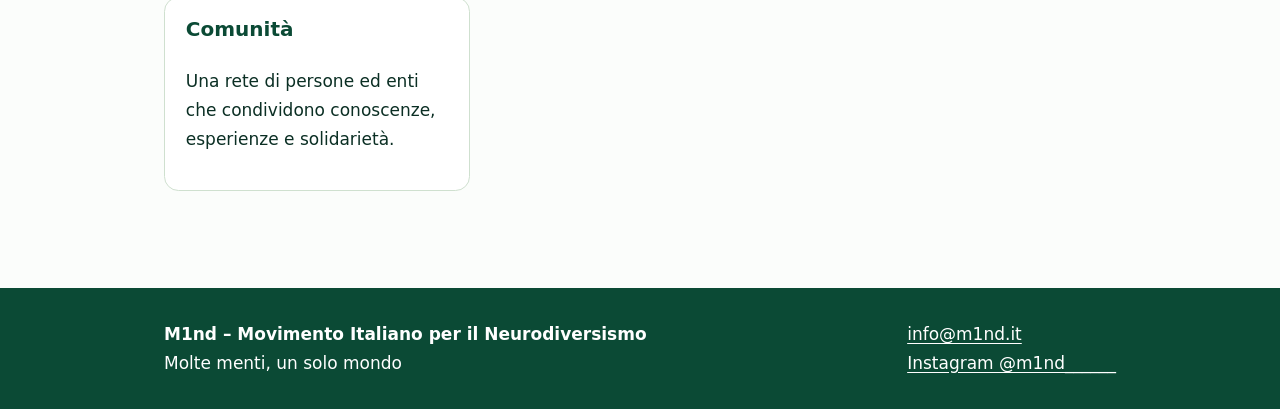
==== commit 98155270: "Rimossi riferimenti ad Associazione Misia, nascosta sezione statuto; M1nd descritto come movimento C" ====
--- a/index.html
+++ b/index.html
@@ -47,7 +47,7 @@
 <section class="hero"><div class="wrap">
 <div>
 <h1>Tante menti, un solo mondo.</h1>
-<p class="lead"><strong>M1nd – Movimento Italiano per il Neurodiversismo</strong> è un’associazione libera e senza scopo di lucro che promuove i diritti, l’inclusione e la cultura della neurodiversità: autismo, ADHD, DSA e tutte le diverse forme di funzionamento cognitivo sono una risorsa e una parte naturale della varietà umana.</p>
+<p class="lead"><strong>M1nd – Movimento Italiano per il Neurodiversismo</strong> è un movimento che promuove i diritti, l’inclusione e la cultura della neurodiversità: autismo, ADHD, DSA e tutte le diverse forme di funzionamento cognitivo sono una risorsa e una parte naturale della varietà umana.</p>
 <p>Crediamo nell’autodeterminazione di ogni persona e in spazi in cui sia possibile esserci a modo proprio.</p>
 <p><a class="btn" href="eventi.html">Scopri i prossimi eventi</a> <a class="btn alt" href="chi-siamo.html">Chi siamo</a></p>
 </div>
@@ -72,7 +72,7 @@
 </div>
 </main>
 <footer class="site-footer"><div class="wrap">
-<div><strong>M1nd – Movimento Italiano per il Neurodiversismo</strong><br>Associazione Misia · libera, apartitica, senza scopo di lucro</div>
+<div><strong>M1nd – Movimento Italiano per il Neurodiversismo</strong><br>Molte menti, un solo mondo</div>
 <div><a href="mailto:info@m1nd.it">info@m1nd.it</a><br><a href="https://www.instagram.com/m1nd______/" rel="noopener" target="_blank">Instagram @m1nd______<span class="sr"> (si apre in una nuova scheda)</span></a></div>
 </div></footer>
 <script src="js/config.js"></script>
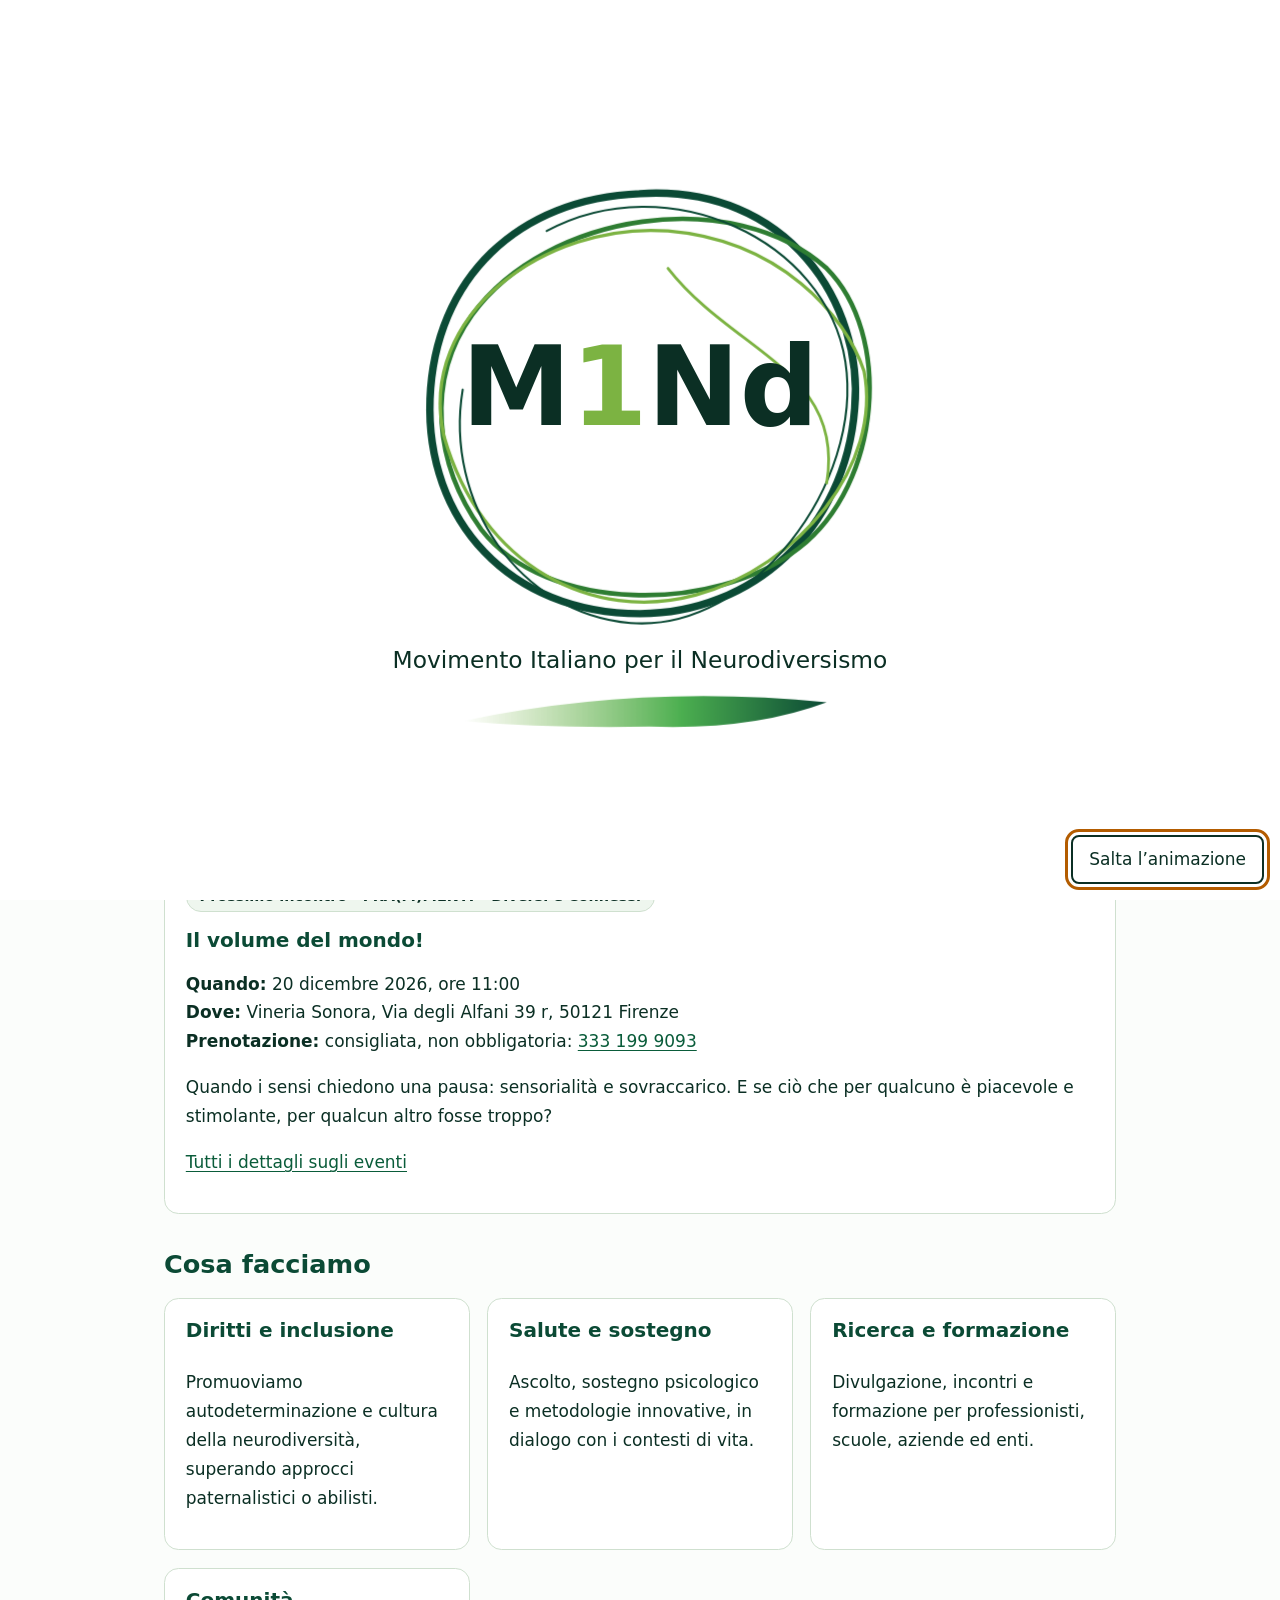
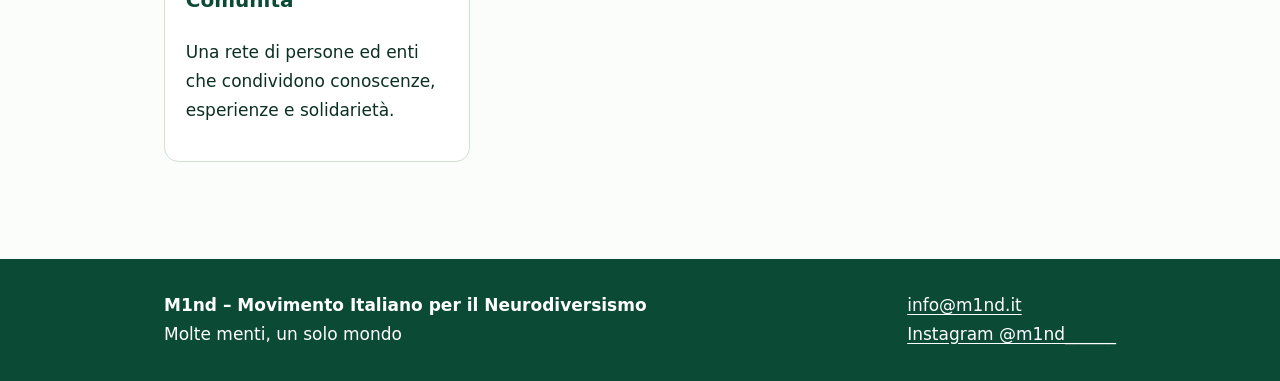
==== commit 9a0e05cd: "Eventi: tema completo in finestra modale, evidenziazione automatica del prossimo evento, nuova doman" ====
--- a/index.html
+++ b/index.html
@@ -55,12 +55,12 @@
 </div></section>
 <div class="wrap">
 <h2>Prossimo appuntamento</h2>
-<article class="card">
-<span class="tag">Primo incontro · FRA(M)MENTI – Diversi e Connessi</span>
-<h3>Che lingua parli?</h3>
-<p><strong>Quando:</strong> <time datetime="2026-11-22T11:00">22 novembre 2026, ore 11:00</time><br><strong>Dove:</strong> Vineria Sonora, Via degli Alfani 39 r, 50121 Firenze<br><strong>Prenotazione:</strong> consigliata, non obbligatoria: <a href="tel:+393331999093">333 199 9093</a></p>
-<p>Un incontro sulla comunicazione tipica e atipica: si chiacchiera, si ascolta in silenzio o si sta in un angolo tranquillo, con spille che comunicano il proprio stato d’animo e un ambiente sonoro che permette di parlare senza urlare.</p>
-<p><a href="eventi.html">Tutti i dettagli sugli eventi<span class="sr"> di M1nd</span></a> · <a href="https://docs.google.com/forms/d/e/1FAIpQLSccQDrlEojzVmCxET4_E5XEGixuj1VYZgu2FaWjBPD2hAXdPA/viewform" rel="noopener" target="_blank">Condividi in anonimo un dubbio o una curiosità<span class="sr"> (si apre in una nuova scheda)</span></a></p>
+<article class="card" id="home-next">
+<span class="tag" id="home-tag">Primo incontro · FRA(M)MENTI – Diversi e Connessi</span>
+<h3 id="home-title">Che lingua parli?</h3>
+<p><strong>Quando:</strong> <time id="home-when" datetime="2026-11-22T11:00">22 novembre 2026, ore 11:00</time><br><strong>Dove:</strong> Vineria Sonora, Via degli Alfani 39 r, 50121 Firenze<br><strong>Prenotazione:</strong> consigliata, non obbligatoria: <a href="tel:+393331999093">333 199 9093</a></p>
+<p id="home-desc">Un incontro sulla comunicazione tipica e atipica: si chiacchiera, si ascolta in silenzio o si sta in un angolo tranquillo, con spille che comunicano il proprio stato d’animo e un ambiente sonoro che permette di parlare senza urlare.</p>
+<p><a href="eventi.html">Tutti i dettagli sugli eventi<span class="sr"> di M1nd</span></a><span data-only-for="1"> · <a href="https://docs.google.com/forms/d/e/1FAIpQLSccQDrlEojzVmCxET4_E5XEGixuj1VYZgu2FaWjBPD2hAXdPA/viewform" rel="noopener" target="_blank">Condividi in anonimo un dubbio o una curiosità<span class="sr"> (si apre in una nuova scheda)</span></a></span></p>
 </article>
 <h2>Cosa facciamo</h2>
 <ul class="grid">
@@ -77,5 +77,6 @@
 </div></footer>
 <script src="js/config.js"></script>
 <script src="js/main.js"></script>
+<script src="js/events.js"></script>
 <script src="js/intro.js"></script>
 </body></html>
--- a/css/style.css
+++ b/css/style.css
@@ -140,3 +140,29 @@
 .more .spunto{background:var(--soft);padding:.8rem 1rem;border-radius:.5rem}
 .more .closing{color:var(--g1)}
 .ev-date .d-mon+.d-tbd{margin-top:.4rem}
+/* Finestra con il tema completo dell'incontro */
+.ev-modal{border:0;padding:0;background:transparent;max-width:min(46rem,94vw);width:100%;max-height:92vh;color:var(--ink);overflow:visible}
+.ev-modal::backdrop{background:rgba(11,47,36,.65)}
+body:has(dialog[open]){overflow:hidden}
+.modal-card{background:#fff;border:3px solid var(--g1);border-radius:1.2rem;box-shadow:0 20px 50px rgba(0,0,0,.35);display:flex;flex-direction:column;max-height:92vh;overflow:hidden}
+.modal-head{display:flex;justify-content:space-between;align-items:flex-start;gap:1rem;padding:1.3rem 1.5rem 1rem;border-bottom:1px solid var(--line)}
+.modal-head h2{margin:.5rem 0 .2rem;font-size:clamp(1.4rem,3vw,1.9rem)}
+.modal-head .sub{margin:0;font-weight:700;color:var(--g2)}
+.modal-close{flex:none;width:2.75rem;height:2.75rem;border-radius:50%;border:2px solid var(--g1);background:#fff;color:var(--g1);font-size:1.8rem;line-height:1;cursor:pointer;padding:0}
+.modal-close:hover{background:var(--soft)}
+.modal-body{padding:1.2rem 1.5rem;overflow-y:auto}
+.modal-body p:first-child{margin-top:0}
+.modal-foot{background:var(--soft);border-top:1px solid var(--line);padding:1rem 1.5rem}
+.modal-foot dl{display:grid;gap:.8rem 1.5rem;margin:0;grid-template-columns:repeat(auto-fit,minmax(12rem,1fr));font-size:.95em}
+.modal-foot dt{font-size:.8em;text-transform:uppercase;letter-spacing:.06em;font-weight:800;color:var(--g2)}
+.modal-foot dd{margin:.1rem 0 0;font-weight:600}
+/* Incontri già svolti */
+.tag-past{background:#e8e8e8;border-color:#b5b5b5;color:#333}
+.ev-row.is-past .ev-date{background:#f0f0f0;color:#44564d}
+.ev-row.is-past{border-style:dashed}
+.ev-row.is-next:not(.is-past){border:3px solid var(--g1)}
+.ev-row.is-next .ev-date{background:var(--g1);color:#fff}
+.ev-row:not(.is-next) .ev-date{background:var(--soft);color:var(--g1)}
+.ev-row.is-past:not(.is-next) .ev-date{background:#f0f0f0;color:#44564d}
+.ev-row:not(.is-next):not(.is-past){border:1px solid var(--line)}
+[hidden]{display:none!important}
